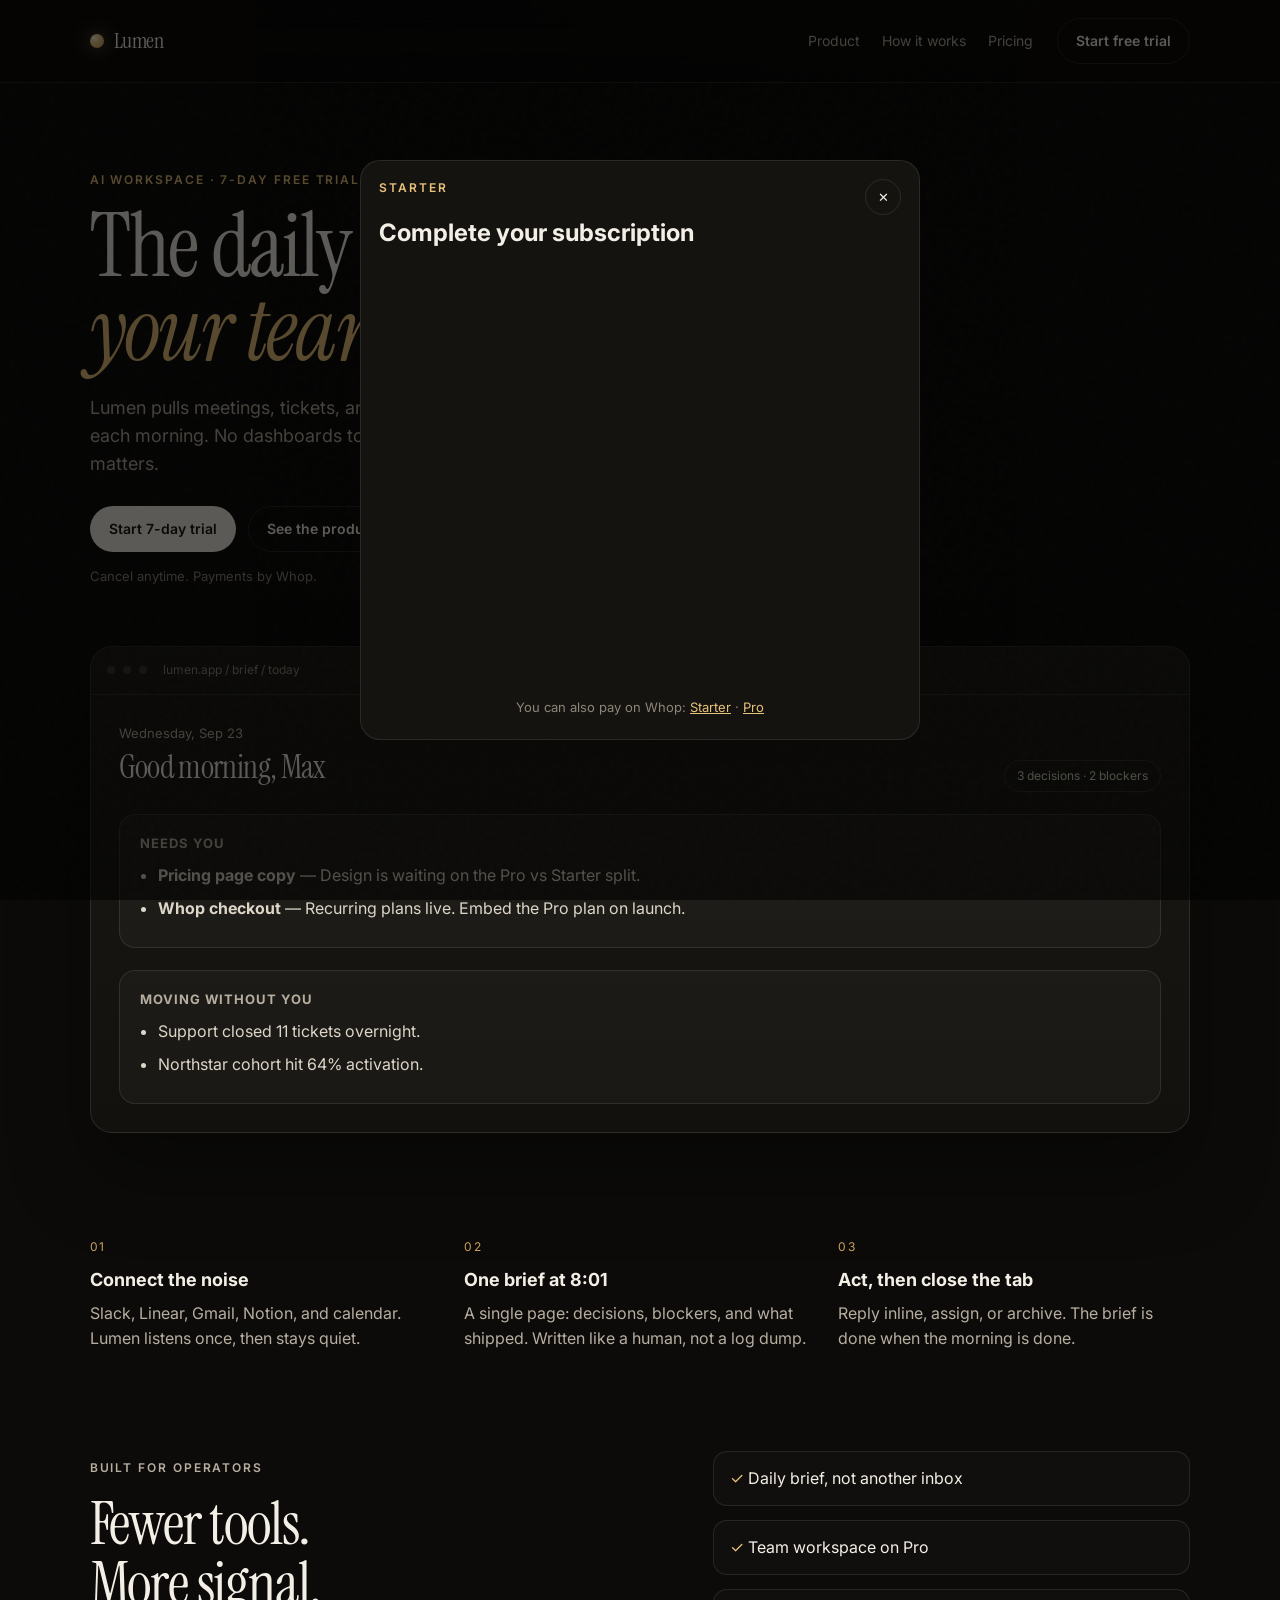
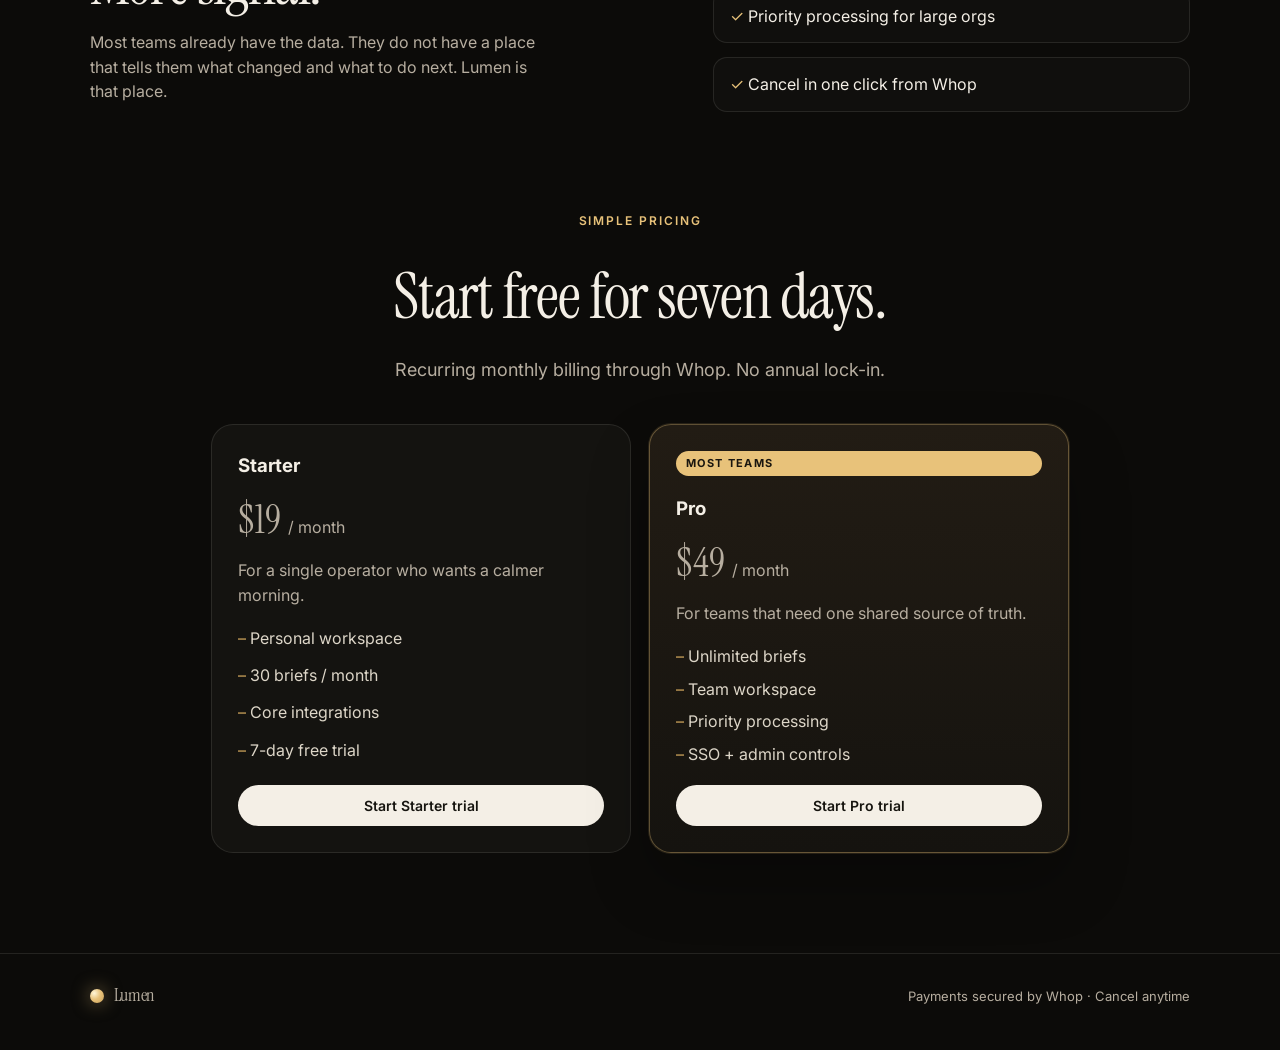
==== index.html @ bfe964a1 "Add Lumen marketing site with Whop checkout" ====
<!DOCTYPE html>
<html lang="en">
<head>
  <meta charset="UTF-8" />
  <meta name="viewport" content="width=device-width, initial-scale=1" />
  <title>Lumen — The daily brief your team actually reads</title>
  <meta name="description" content="Lumen turns meetings, tickets, and inboxes into one calm daily brief. Recurring plans via Whop." />
  <link rel="preconnect" href="https://fonts.googleapis.com" />
  <link rel="preconnect" href="https://fonts.gstatic.com" crossorigin />
  <link href="https://fonts.googleapis.com/css2?family=Instrument+Serif:ital@0;1&family=Inter:wght@400;500;600;700&display=swap" rel="stylesheet" />
  <link rel="stylesheet" href="styles.css" />
  <script async defer src="https://js.whop.com/static/checkout/loader.js"></script>
</head>
<body>
  <div class="noise"></div>
  <header class="nav">
    <a class="brand" href="#top">
      <span class="mark" aria-hidden="true"></span>
      Lumen
    </a>
    <nav class="links">
      <a href="#product">Product</a>
      <a href="#how">How it works</a>
      <a href="#pricing">Pricing</a>
    </nav>
    <a class="btn ghost" href="#pricing">Start free trial</a>
  </header>

  <main id="top">
    <section class="hero">
      <p class="eyebrow">AI workspace · 7-day free trial</p>
      <h1>The daily brief<br /><em>your team actually reads.</em></h1>
      <p class="lede">
        Lumen pulls meetings, tickets, and inboxes into one quiet page each morning.
        No dashboards to babysit. Just the work that matters.
      </p>
      <div class="cta-row">
        <a class="btn solid" href="#pricing">Start 7-day trial</a>
        <a class="btn ghost" href="#product">See the product</a>
      </div>
      <p class="fine">Cancel anytime. Payments by Whop.</p>
    </section>

    <section class="stage" id="product">
      <div class="window">
        <div class="chrome">
          <span></span><span></span><span></span>
          <p>lumen.app / brief / today</p>
        </div>
        <div class="brief">
          <div class="brief-head">
            <div>
              <p class="date">Wednesday, Sep 23</p>
              <h2>Good morning, Max</h2>
            </div>
            <span class="pill">3 decisions · 2 blockers</span>
          </div>
          <article>
            <h3>Needs you</h3>
            <ul>
              <li><strong>Pricing page copy</strong> — Design is waiting on the Pro vs Starter split.</li>
              <li><strong>Whop checkout</strong> — Recurring plans live. Embed the Pro plan on launch.</li>
            </ul>
          </article>
          <article>
            <h3>Moving without you</h3>
            <ul>
              <li>Support closed 11 tickets overnight.</li>
              <li>Northstar cohort hit 64% activation.</li>
            </ul>
          </article>
        </div>
      </div>
    </section>

    <section class="grid-3" id="how">
      <div>
        <span class="num">01</span>
        <h3>Connect the noise</h3>
        <p>Slack, Linear, Gmail, Notion, and calendar. Lumen listens once, then stays quiet.</p>
      </div>
      <div>
        <span class="num">02</span>
        <h3>One brief at 8:01</h3>
        <p>A single page: decisions, blockers, and what shipped. Written like a human, not a log dump.</p>
      </div>
      <div>
        <span class="num">03</span>
        <h3>Act, then close the tab</h3>
        <p>Reply inline, assign, or archive. The brief is done when the morning is done.</p>
      </div>
    </section>

    <section class="split">
      <div>
        <p class="eyebrow">Built for operators</p>
        <h2>Fewer tools.<br />More signal.</h2>
        <p>Most teams already have the data. They do not have a place that tells them what changed and what to do next. Lumen is that place.</p>
      </div>
      <ul class="checks">
        <li>Daily brief, not another inbox</li>
        <li>Team workspace on Pro</li>
        <li>Priority processing for large orgs</li>
        <li>Cancel in one click from Whop</li>
      </ul>
    </section>

    <section class="pricing" id="pricing">
      <p class="eyebrow">Simple pricing</p>
      <h2>Start free for seven days.</h2>
      <p class="lede tight">Recurring monthly billing through Whop. No annual lock-in.</p>

      <div class="plans">
        <article class="plan">
          <header>
            <h3>Starter</h3>
            <p class="price">$19 <span>/ month</span></p>
            <p>For a single operator who wants a calmer morning.</p>
          </header>
          <ul>
            <li>Personal workspace</li>
            <li>30 briefs / month</li>
            <li>Core integrations</li>
            <li>7-day free trial</li>
          </ul>
          <button class="btn solid wide" data-plan="starter">Start Starter trial</button>
        </article>

        <article class="plan featured">
          <p class="badge">Most teams</p>
          <header>
            <h3>Pro</h3>
            <p class="price">$49 <span>/ month</span></p>
            <p>For teams that need one shared source of truth.</p>
          </header>
          <ul>
            <li>Unlimited briefs</li>
            <li>Team workspace</li>
            <li>Priority processing</li>
            <li>SSO + admin controls</li>
          </ul>
          <button class="btn solid wide" data-plan="pro">Start Pro trial</button>
        </article>
      </div>
    </section>
  </main>

  <footer>
    <span class="brand small"><span class="mark"></span> Lumen</span>
    <p>Payments secured by Whop · Cancel anytime</p>
  </footer>

  <div class="overlay" id="checkout" hidden>
    <div class="sheet">
      <div class="sheet-bar">
        <div>
          <p class="eyebrow" id="sheet-label">Starter</p>
          <h3>Complete your subscription</h3>
        </div>
        <button class="icon-btn" id="close-checkout" aria-label="Close checkout">✕</button>
      </div>
      <div class="embed" id="embed-starter">
        <div
          data-whop-checkout-plan-id="plan_IcdZB7VN7kiwP"
          data-whop-checkout-theme="dark"
          data-whop-checkout-return-url=""
        ></div>
      </div>
      <div class="embed" id="embed-pro" hidden>
        <div
          data-whop-checkout-plan-id="plan_3r7001UZ8ujbM"
          data-whop-checkout-theme="dark"
          data-whop-checkout-return-url=""
        ></div>
      </div>
      <p class="fine center">You can also pay on Whop:
        <a href="https://whop.com/checkout/plan_IcdZB7VN7kiwP">Starter</a> ·
        <a href="https://whop.com/checkout/plan_3r7001UZ8ujbM">Pro</a>
      </p>
    </div>
  </div>

  <script src="app.js"></script>
</body>
</html>
---- styles.css ----
:root {
  --bg: #0c0b09;
  --bg-2: #141310;
  --ink: #f4efe6;
  --muted: #b7aea0;
  --line: rgba(244, 239, 230, 0.1);
  --gold: #e8c27a;
  --gold-2: #c9a15a;
  --ok: #c9d4b8;
}

* { box-sizing: border-box; margin: 0; padding: 0; }
html { scroll-behavior: smooth; }
body {
  font-family: Inter, ui-sans-serif, system-ui, sans-serif;
  background: radial-gradient(1200px 600px at 70% -10%, #2a2216 0%, var(--bg) 55%);
  color: var(--ink);
  min-height: 100vh;
  line-height: 1.55;
}
.noise {
  pointer-events: none;
  position: fixed; inset: 0;
  opacity: 0.04;
  background-image: url("data:image/svg+xml,%3Csvg viewBox='0 0 200 200' xmlns='http://www.w3.org/2000/svg'%3E%3Cfilter id='n'%3E%3CfeTurbulence type='fractalNoise' baseFrequency='.8' numOctaves='4'/%3E%3C/filter%3E%3Crect width='100%25' height='100%25' filter='url(%23n)'/%3E%3C/svg%3E");
}
a { color: inherit; text-decoration: none; }
h1, h2, .brand {
  font-family: "Instrument Serif", Georgia, serif;
  font-weight: 400;
  letter-spacing: -0.02em;
}
.nav {
  position: sticky; top: 0; z-index: 20;
  display: flex; align-items: center; gap: 24px;
  padding: 18px 7vw;
  backdrop-filter: blur(16px);
  background: rgba(12, 11, 9, 0.7);
  border-bottom: 1px solid var(--line);
}
.brand { display: flex; align-items: center; gap: 10px; font-size: 22px; }
.brand.small { font-size: 18px; }
.mark {
  width: 14px; height: 14px; border-radius: 99px;
  background: radial-gradient(circle at 30% 30%, #fff6d8, var(--gold) 45%, var(--gold-2));
  box-shadow: 0 0 18px rgba(232, 194, 122, 0.55);
}
.links { margin-left: auto; display: flex; gap: 22px; color: var(--muted); font-size: 14px; }
.links a:hover { color: var(--ink); }
.btn {
  display: inline-flex; align-items: center; justify-content: center;
  border-radius: 999px; padding: 11px 18px;
  font-size: 14px; font-weight: 600; border: 1px solid transparent;
  cursor: pointer; font-family: inherit;
}
.btn.solid { background: var(--ink); color: #16140f; }
.btn.solid:hover { background: #fff; }
.btn.ghost { border-color: var(--line); color: var(--ink); background: transparent; }
.btn.wide { width: 100%; }
.hero {
  padding: 88px 7vw 40px;
  max-width: 980px;
}
.eyebrow {
  color: var(--gold);
  font-size: 12px; letter-spacing: 0.16em; text-transform: uppercase;
  font-weight: 600; margin-bottom: 16px;
}
h1 { font-size: clamp(44px, 7vw, 88px); line-height: 0.95; }
h1 em { font-style: italic; color: var(--gold); }
.lede { margin-top: 22px; max-width: 540px; color: var(--muted); font-size: 18px; }
.lede.tight { margin: 10px auto 0; text-align: center; }
.cta-row { display: flex; gap: 12px; margin-top: 28px; flex-wrap: wrap; }
.fine { margin-top: 14px; color: #8d8578; font-size: 13px; }
.fine.center { text-align: center; }
.fine a { color: var(--gold); text-decoration: underline; }

.stage { padding: 20px 7vw 80px; }
.window {
  border: 1px solid var(--line);
  border-radius: 22px;
  overflow: hidden;
  background: linear-gradient(180deg, #1b1914, #12110e);
  box-shadow: 0 40px 80px rgba(0,0,0,.35);
}
.chrome {
  display: flex; align-items: center; gap: 8px;
  padding: 14px 16px; border-bottom: 1px solid var(--line);
  color: #8d8578; font-size: 12px;
}
.chrome span { width: 8px; height: 8px; border-radius: 99px; background: #3a362e; }
.chrome p { margin-left: 8px; }
.brief { padding: 28px; display: grid; gap: 22px; }
.brief-head { display: flex; justify-content: space-between; gap: 16px; align-items: end; }
.date { color: var(--muted); font-size: 13px; }
.brief h2 { font-size: 32px; }
.pill {
  border: 1px solid var(--line); border-radius: 999px;
  padding: 6px 12px; font-size: 12px; color: var(--ok);
}
.brief article {
  background: rgba(255,255,255,0.03);
  border: 1px solid var(--line);
  border-radius: 16px; padding: 18px 20px;
}
.brief h3 { font-family: Inter, sans-serif; font-size: 13px; letter-spacing: .08em; text-transform: uppercase; color: var(--muted); margin-bottom: 10px; }
.brief li { margin: 8px 0 8px 18px; color: #ddd6c8; }

.grid-3 {
  display: grid; grid-template-columns: repeat(3, 1fr);
  gap: 22px; padding: 20px 7vw 80px;
}
.grid-3 h3 { font-family: Inter, sans-serif; font-size: 18px; margin: 8px 0; }
.grid-3 p { color: var(--muted); }
.num { color: var(--gold-2); font-size: 12px; letter-spacing: .14em; }

.split {
  display: grid; grid-template-columns: 1.1fr .9fr;
  gap: 40px; padding: 20px 7vw 90px; align-items: center;
}
.split h2 { font-size: clamp(36px, 5vw, 60px); line-height: 1; margin-bottom: 16px; }
.split p { color: var(--muted); max-width: 460px; }
.checks { list-style: none; display: grid; gap: 14px; }
.checks li {
  padding: 14px 16px; border: 1px solid var(--line); border-radius: 14px;
  background: rgba(255,255,255,0.02);
}
.checks li::before { content: "\2713  "; color: var(--gold); }

.pricing { padding: 10px 7vw 100px; text-align: center; }
.pricing h2 { font-size: clamp(36px, 5vw, 64px); }
.plans {
  margin-top: 40px;
  display: grid; grid-template-columns: repeat(2, minmax(0, 420px));
  gap: 18px; justify-content: center; text-align: left;
}
.plan {
  border: 1px solid var(--line); border-radius: 22px;
  padding: 26px; background: var(--bg-2);
  display: flex; flex-direction: column; gap: 18px;
}
.plan.featured {
  background: linear-gradient(180deg, #221c14, #15130f);
  border-color: rgba(232,194,122,.35);
  box-shadow: 0 0 0 1px rgba(232,194,122,.12), 0 30px 60px rgba(0,0,0,.25);
}
.badge {
  display: inline-block; font-size: 11px; letter-spacing: .12em; text-transform: uppercase;
  color: #1a160f; background: var(--gold); border-radius: 999px; padding: 4px 10px; font-weight: 700;
}
.price { font-size: 40px; font-family: "Instrument Serif", serif; margin: 8px 0; }
.price span { font-size: 16px; color: var(--muted); font-family: Inter, sans-serif; }
.plan header p { color: var(--muted); }
.plan ul { list-style: none; color: #ddd6c8; display: grid; gap: 8px; flex: 1; }
.plan li::before { content: "\2013  "; color: var(--gold-2); }

footer {
  display: flex; justify-content: space-between; align-items: center;
  padding: 28px 7vw 40px; border-top: 1px solid var(--line); color: var(--muted); font-size: 13px;
}

.overlay {
  position: fixed; inset: 0; background: rgba(0,0,0,.62);
  display: grid; place-items: center; z-index: 40; padding: 20px;
}
.sheet {
  width: min(560px, 100%);
  background: #141310;
  border: 1px solid var(--line);
  border-radius: 20px;
  padding: 18px 18px 22px;
  max-height: 90vh; overflow: auto;
}
.sheet-bar { display: flex; justify-content: space-between; align-items: start; margin-bottom: 12px; }
.sheet h3 { font-size: 24px; }
.icon-btn {
  background: transparent; border: 1px solid var(--line); color: var(--ink);
  width: 36px; height: 36px; border-radius: 999px; cursor: pointer;
}
.embed { min-height: 420px; }

@media (max-width: 860px) {
  .links { display: none; }
  .grid-3, .split, .plans { grid-template-columns: 1fr; }
  .hero { padding-top: 56px; }
}
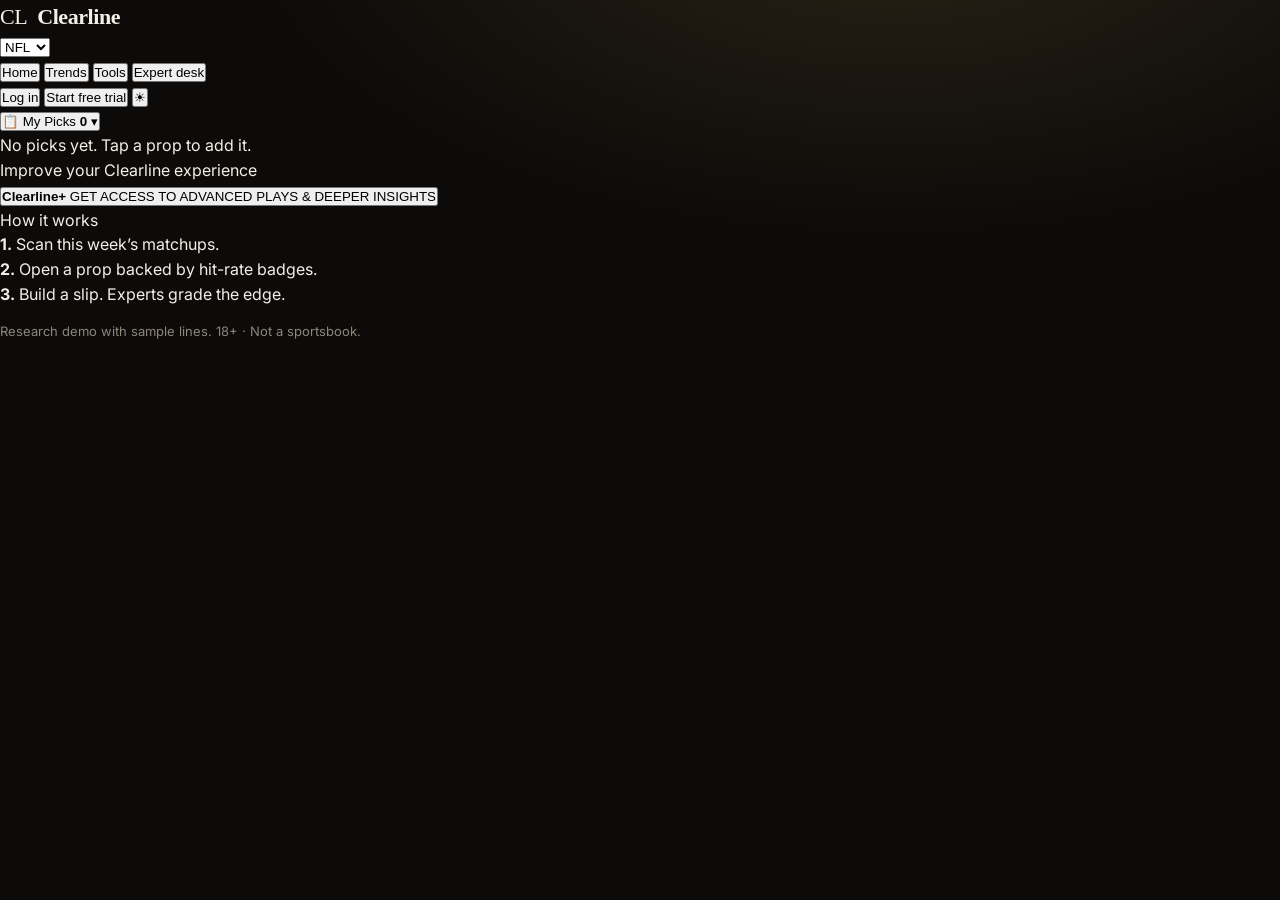
==== commit 78ecb824: "Ship Clearline board UI" ====
--- a/index.html
+++ b/index.html
@@ -3,183 +3,84 @@
 <head>
   <meta charset="UTF-8" />
   <meta name="viewport" content="width=device-width, initial-scale=1" />
-  <title>Lumen — The daily brief your team actually reads</title>
-  <meta name="description" content="Lumen turns meetings, tickets, and inboxes into one calm daily brief. Recurring plans via Whop." />
+  <title>Clearline — Find your next play</title>
+  <meta name="description" content="Hit rates, matchup trends, and prop research in one board. Built for everyday sports fans." />
   <link rel="preconnect" href="https://fonts.googleapis.com" />
   <link rel="preconnect" href="https://fonts.gstatic.com" crossorigin />
-  <link href="https://fonts.googleapis.com/css2?family=Instrument+Serif:ital@0;1&family=Inter:wght@400;500;600;700&display=swap" rel="stylesheet" />
+  <link href="https://fonts.googleapis.com/css2?family=Inter:wght@400;500;600;700;800&display=swap" rel="stylesheet" />
   <link rel="stylesheet" href="styles.css" />
   <script async defer src="https://js.whop.com/static/checkout/loader.js"></script>
 </head>
 <body>
-  <div class="noise"></div>
-  <header class="nav">
-    <a class="brand" href="#top">
-      <span class="mark" aria-hidden="true"></span>
-      Lumen
-    </a>
-    <nav class="links">
-      <a href="#product">Product</a>
-      <a href="#how">How it works</a>
-      <a href="#pricing">Pricing</a>
+  <header class="topbar">
+    <div class="brand">
+      <span class="logo" aria-hidden="true">CL</span>
+      <strong>Clearline</strong>
+    </div>
+    <label class="league">
+      <select id="league-select" aria-label="League">
+        <option value="nfl">NFL</option>
+        <option value="nba">NBA</option>
+        <option value="mlb">MLB</option>
+      </select>
+    </label>
+    <nav class="main-nav">
+      <button class="nav-link active" data-view="home">Home</button>
+      <button class="nav-link" data-view="trends">Trends</button>
+      <button class="nav-link" data-view="tools">Tools</button>
+      <button class="nav-link" data-view="desk">Expert desk</button>
     </nav>
-    <a class="btn ghost" href="#pricing">Start free trial</a>
+    <div class="top-actions">
+      <button class="text-btn" type="button">Log in</button>
+      <button class="pill-btn" id="open-trial" type="button">Start free trial</button>
+      <button class="icon-round" id="theme-toggle" type="button" aria-label="Toggle theme">☀</button>
+    </div>
   </header>
-
-  <main id="top">
-    <section class="hero">
-      <p class="eyebrow">AI workspace · 7-day free trial</p>
-      <h1>The daily brief<br /><em>your team actually reads.</em></h1>
-      <p class="lede">
-        Lumen pulls meetings, tickets, and inboxes into one quiet page each morning.
-        No dashboards to babysit. Just the work that matters.
-      </p>
-      <div class="cta-row">
-        <a class="btn solid" href="#pricing">Start 7-day trial</a>
-        <a class="btn ghost" href="#product">See the product</a>
+  <div class="shell">
+    <main class="board" id="board"></main>
+    <aside class="rail">
+      <button class="picks-toggle" id="picks-toggle" type="button">
+        <span>📋 My Picks <b id="pick-count">0</b></span>
+        <span>▾</span>
+      </button>
+      <div class="picks-list" id="picks-list">
+        <p class="empty">No picks yet. Tap a prop to add it.</p>
       </div>
-      <p class="fine">Cancel anytime. Payments by Whop.</p>
-    </section>
-
-    <section class="stage" id="product">
-      <div class="window">
-        <div class="chrome">
-          <span></span><span></span><span></span>
-          <p>lumen.app / brief / today</p>
-        </div>
-        <div class="brief">
-          <div class="brief-head">
-            <div>
-              <p class="date">Wednesday, Sep 23</p>
-              <h2>Good morning, Max</h2>
-            </div>
-            <span class="pill">3 decisions · 2 blockers</span>
-          </div>
-          <article>
-            <h3>Needs you</h3>
-            <ul>
-              <li><strong>Pricing page copy</strong> — Design is waiting on the Pro vs Starter split.</li>
-              <li><strong>Whop checkout</strong> — Recurring plans live. Embed the Pro plan on launch.</li>
-            </ul>
-          </article>
-          <article>
-            <h3>Moving without you</h3>
-            <ul>
-              <li>Support closed 11 tickets overnight.</li>
-              <li>Northstar cohort hit 64% activation.</li>
-            </ul>
-          </article>
-        </div>
+      <p class="rail-label">Improve your Clearline experience</p>
+      <button class="upsell" id="open-plus" type="button">
+        <strong>Clearline+</strong>
+        <span>GET ACCESS TO ADVANCED PLAYS &amp; DEEPER INSIGHTS</span>
+      </button>
+      <p class="rail-label">How it works</p>
+      <div class="how">
+        <p><b>1.</b> Scan this week’s matchups.</p>
+        <p><b>2.</b> Open a prop backed by hit-rate badges.</p>
+        <p><b>3.</b> Build a slip. Experts grade the edge.</p>
       </div>
-    </section>
-
-    <section class="grid-3" id="how">
-      <div>
-        <span class="num">01</span>
-        <h3>Connect the noise</h3>
-        <p>Slack, Linear, Gmail, Notion, and calendar. Lumen listens once, then stays quiet.</p>
-      </div>
-      <div>
-        <span class="num">02</span>
-        <h3>One brief at 8:01</h3>
-        <p>A single page: decisions, blockers, and what shipped. Written like a human, not a log dump.</p>
-      </div>
-      <div>
-        <span class="num">03</span>
-        <h3>Act, then close the tab</h3>
-        <p>Reply inline, assign, or archive. The brief is done when the morning is done.</p>
-      </div>
-    </section>
-
-    <section class="split">
-      <div>
-        <p class="eyebrow">Built for operators</p>
-        <h2>Fewer tools.<br />More signal.</h2>
-        <p>Most teams already have the data. They do not have a place that tells them what changed and what to do next. Lumen is that place.</p>
-      </div>
-      <ul class="checks">
-        <li>Daily brief, not another inbox</li>
-        <li>Team workspace on Pro</li>
-        <li>Priority processing for large orgs</li>
-        <li>Cancel in one click from Whop</li>
-      </ul>
-    </section>
-
-    <section class="pricing" id="pricing">
-      <p class="eyebrow">Simple pricing</p>
-      <h2>Start free for seven days.</h2>
-      <p class="lede tight">Recurring monthly billing through Whop. No annual lock-in.</p>
-
-      <div class="plans">
-        <article class="plan">
-          <header>
-            <h3>Starter</h3>
-            <p class="price">$19 <span>/ month</span></p>
-            <p>For a single operator who wants a calmer morning.</p>
-          </header>
-          <ul>
-            <li>Personal workspace</li>
-            <li>30 briefs / month</li>
-            <li>Core integrations</li>
-            <li>7-day free trial</li>
-          </ul>
-          <button class="btn solid wide" data-plan="starter">Start Starter trial</button>
-        </article>
-
-        <article class="plan featured">
-          <p class="badge">Most teams</p>
-          <header>
-            <h3>Pro</h3>
-            <p class="price">$49 <span>/ month</span></p>
-            <p>For teams that need one shared source of truth.</p>
-          </header>
-          <ul>
-            <li>Unlimited briefs</li>
-            <li>Team workspace</li>
-            <li>Priority processing</li>
-            <li>SSO + admin controls</li>
-          </ul>
-          <button class="btn solid wide" data-plan="pro">Start Pro trial</button>
-        </article>
-      </div>
-    </section>
-  </main>
-
-  <footer>
-    <span class="brand small"><span class="mark"></span> Lumen</span>
-    <p>Payments secured by Whop · Cancel anytime</p>
-  </footer>
-
+      <p class="fine">Research demo with sample lines. 18+ · Not a sportsbook.</p>
+    </aside>
+  </div>
   <div class="overlay" id="checkout" hidden>
     <div class="sheet">
       <div class="sheet-bar">
         <div>
-          <p class="eyebrow" id="sheet-label">Starter</p>
-          <h3>Complete your subscription</h3>
+          <p class="eyebrow" id="sheet-label">Clearline+</p>
+          <h3>Start your 7-day trial</h3>
         </div>
-        <button class="icon-btn" id="close-checkout" aria-label="Close checkout">✕</button>
+        <button class="icon-round" id="close-checkout" type="button" aria-label="Close">✕</button>
       </div>
-      <div class="embed" id="embed-starter">
-        <div
-          data-whop-checkout-plan-id="plan_IcdZB7VN7kiwP"
-          data-whop-checkout-theme="dark"
-          data-whop-checkout-return-url=""
-        ></div>
+      <div class="plan-switch">
+        <button type="button" class="on" data-open="plus">Plus · $15/mo</button>
+        <button type="button" data-open="pro">Pro · $29/mo</button>
+      </div>
+      <div class="embed" id="embed-plus">
+        <div data-whop-checkout-plan-id="plan_bGYYRTE4ToRts" data-whop-checkout-theme="light" data-whop-checkout-return-url=""></div>
       </div>
       <div class="embed" id="embed-pro" hidden>
-        <div
-          data-whop-checkout-plan-id="plan_3r7001UZ8ujbM"
-          data-whop-checkout-theme="dark"
-          data-whop-checkout-return-url=""
-        ></div>
+        <div data-whop-checkout-plan-id="plan_VX3DvBozL196V" data-whop-checkout-theme="light" data-whop-checkout-return-url=""></div>
       </div>
-      <p class="fine center">You can also pay on Whop:
-        <a href="https://whop.com/checkout/plan_IcdZB7VN7kiwP">Starter</a> ·
-        <a href="https://whop.com/checkout/plan_3r7001UZ8ujbM">Pro</a>
-      </p>
     </div>
   </div>
-
   <script src="app.js"></script>
 </body>
 </html>
--- a/styles.css
+++ b/styles.css
@@ -161,7 +161,14 @@
 
 .overlay {
   position: fixed; inset: 0; background: rgba(0,0,0,.62);
-  display: grid; place-items: center; z-index: 40; padding: 20px;
+  display: none;
+  place-items: center; z-index: 40; padding: 20px;
+}
+.overlay.is-open {
+  display: grid;
+}
+.overlay[hidden] {
+  display: none !important;
 }
 .sheet {
   width: min(560px, 100%);
